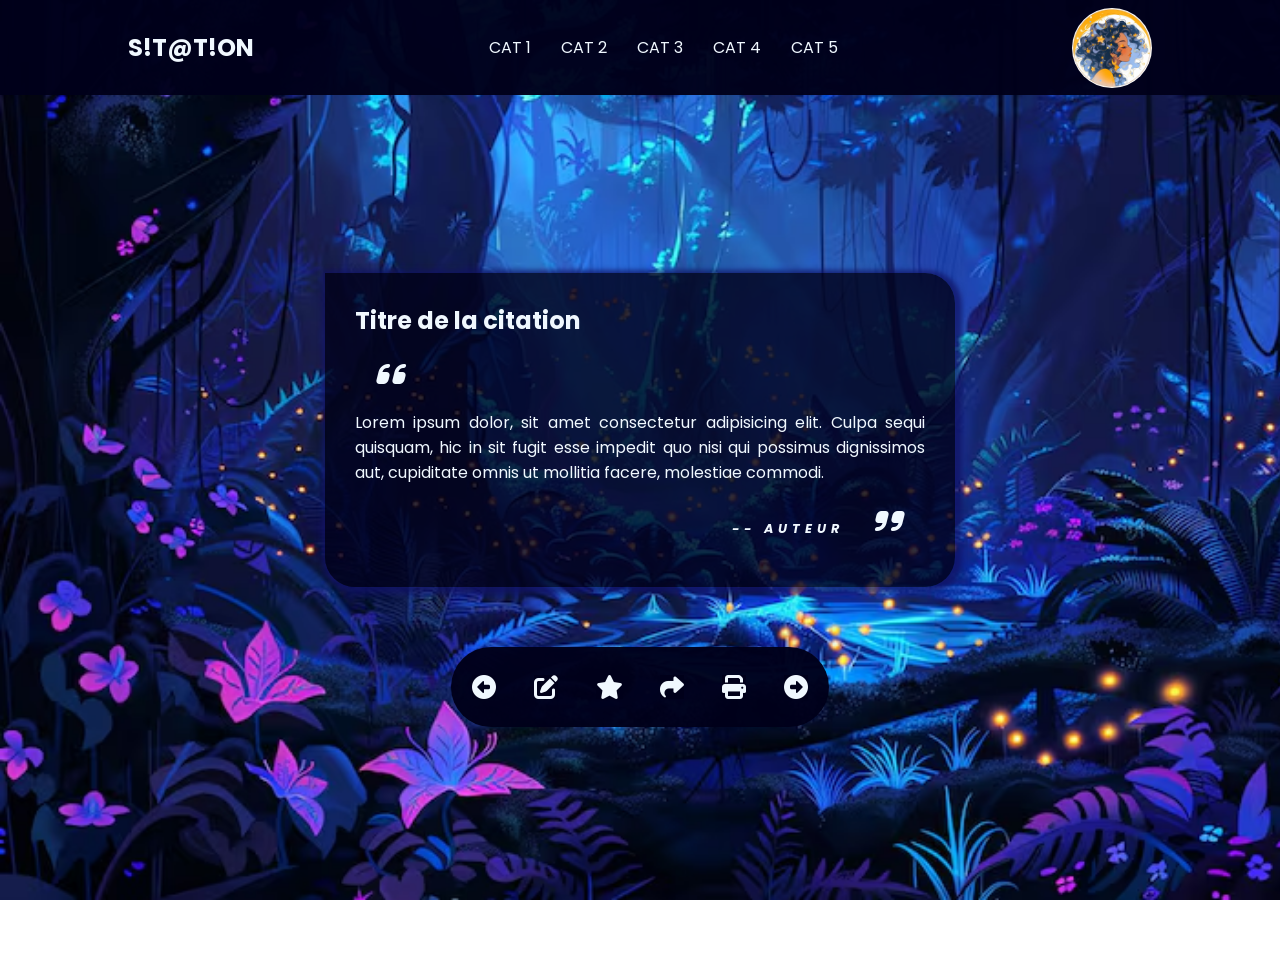
==== index.html @ fdb088bd "first commit" ====
<!DOCTYPE html>
<html lang="en">
<head>
    <meta charset="UTF-8">
    <meta name="viewport" content="width=device-width, initial-scale=1.0">
    <link rel="preconnect" href="https://fonts.googleapis.com">
    <link rel="preconnect" href="https://fonts.gstatic.com" crossorigin>
    <link href="https://fonts.googleapis.com/css2?family=Great+Vibes&family=Poppins:wght@400;500;700&display=swap" rel="stylesheet">
    <link rel="stylesheet" href="https://cdnjs.cloudflare.com/ajax/libs/font-awesome/6.7.2/css/all.min.css">
    <link rel="stylesheet" href="style.css">
    <title>S!T@T!ON</title>
</head>
<body>
    <header>
        <nav>
            <div class="logo">
                <h1>S!T@T!ON</h1>
            </div>

            <ul>
                <li>
                    <a href="#"> CAT 1 </a>
                </li>
                <li>
                    <a href="#"> CAT 2 </a>
                </li>
                <li>
                    <a href="#"> CAT 3 </a>
                </li>
                <li>
                    <a href="#"> CAT 4 </a>
                </li>
                <li>
                    <a href="#"> CAT 5 </a>
                </li>
            </ul>

            <!-- la photo de profile -->
            <div class="profile">
                <img src="avatar.jfif" alt="account avatar">
            </div>

            <!-- Le menu deroulant -->
            <div class="menu">
                <i class="fa-solid fa-bars"></i>
            </div>
        </nav>
    </header>
    <main>

        <!-- Cadre des citations -->
        <section class="citations">
            <div class="citations-div">
                <h2> Titre de la citation</h2>
                <i class="fa-solid fa-quote-left" id="griffe1"></i>
                <p>
                    Lorem ipsum dolor, sit amet consectetur adipisicing elit. 
                    Culpa sequi quisquam, hic in sit fugit esse impedit quo nisi
                    qui possimus dignissimos aut, cupiditate omnis ut mollitia facere, 
                    molestiae commodi.
                </p>
                <h5>
                    -- Auteur
                    <i class="fa-solid fa-quote-right" id="griffe2"></i>

                </h5>
            </div>
            
            <!-- icons -->
        <div class="icons">
            <button>
                <i class="fa-solid fa-circle-left"></i>
            </button>
            
            <!-- <div class="sous-icons">
                <i class="fa-solid fa-pen-to-square"></i>
                <i class="fa-solid fa-star"></i>
                <i class="fa-solid fa-print"></i>
            </div> -->

            <button>
                <i class="fa-solid fa-pen-to-square"></i>
            </button>
        
            <button>
                <i class="fa-solid fa-star"></i>
            </button>
            
            <button>
                <i class="fa-solid fa-share"></i>
            </button>
            
            <button>
                <i class="fa-solid fa-print"></i>
            </button>
            
            <button>
                <i class="fa-solid fa-circle-right"></i>
            </button>
        </section>
    </main>
    <footer>
        
            
        </div>
    </footer>
</body>
</html>
---- style.css ----
/* RESET */
*{
    margin: 0;
    padding: 0;
    box-sizing: border-box;
}

body{
    background-image: url(background.avif);
    background-size: cover;
    background-repeat: no-repeat;
    background-attachment: fixed;
    font-family: "Poppins", sans-serif;
    color: aliceblue;
    min-height: 100vh;
}

a{
    text-decoration: none;
    transition: 0.3s;
}

a:hover{
    color: rgb(116, 18, 111);
    transform: scale(1.1);
}

i:hover{
    color: rgb(116, 18, 111);
}

ul a{
    color: aliceblue;
}

ul{
    justify-content: space-between;
    align-items: center;
    list-style: none;
    display: flex;
    padding: 30px;
    gap: 30px;
}

/* ------------------------------ NAVBAR ------------------------------ */
.logo{
    font-size: 1rem;
    color: aliceblue;
}
nav{
    background-color: rgba(1, 1, 26, 0.966);
    justify-content: space-between;
    align-items: center;
    display: flex;
    gap: 40px;
    padding: 5px 10%;
}

.profile{
    width: 80px;
    height: 80px;
    flex-shrink: 0;
}

.profile img{
    width: 100%;
    height: 100%;
    object-fit: cover;
    border-radius: 50%;
    
}

.menu{
    /*cacher l'icon du menu*/
    display: none;
}

/* ----------------------------------------- main --------------------------------------- */
.citations{
    min-height: calc(100vh - 90px);
    padding: 10px;
    display: flex;
    flex-direction: column;
    gap: 60px;
    justify-content: center;
    align-items: center;
}
.citations-div{
    width: 50%;
    position: relative;
    padding: 30px;


    text-align: justify;

    border-radius: 0px 30px 30px 30px;
    justify-content: center;
    align-items: center;

    background-color: rgba(1, 1, 26, 0.808);
    box-shadow: 2px 2px 5px 5px rgba(18, 19, 102, 0.733);

    
}
.citations-div h5{
    text-align: right;
    text-transform: uppercase;
    font-size: 0.8rem;
    letter-spacing: 5px;
    font-style: italic;
}
.citations-div i{
    font-style: italic;
    font-size: 2rem;
    padding: 20px;
}

#griffe2{
    font-style: italic;
    font-size: 2rem;
    text-align: right;
} 



/*------------------------ footer ------------------*/
footer{
    display: flex;
    align-items: center;
    justify-content: center;
    padding: 30px;
}
.icons i{
    font-size: 1.5rem;
}
.icons button{
    border: none;
    background-color: rgba(1, 1, 26, 0.966);
    color: aliceblue;
}
.icons{
    width: 30%;
    height: 80px;

    display: flex;
    justify-content: center;
    align-items: center;
    gap: 10%;

    border-radius: 50px;
    background-color: rgba(1, 1, 26, 0.966);

}

/*----------------- Responsive ------------------------------*/
@media (max-width: 916px){
    ul{
        display: none;
    }
    .profile{
        display: none;
    }
    .menu{
        display: block;
        font-size: 2rem;
    }
    .citations-div{
        width: 80%;
    }
    .icons{
        width: 60%;
    }
}

@media (max-width: 1080px) {
    .icons{
        width: 45%;
        /* height: auto;
        flex-wrap: wrap;
        gap: 30px;
        padding: 20px; */
    }
    /* .icons button {
        width: 50px;
    } */
}


@media (max-width: 700px) {
    .icons{
        width: 80%;
        height: auto;
        flex-wrap: wrap;
        gap: 30px;
        padding: 20px;
    }
    .icons button {
        width: 50px;
    }
}
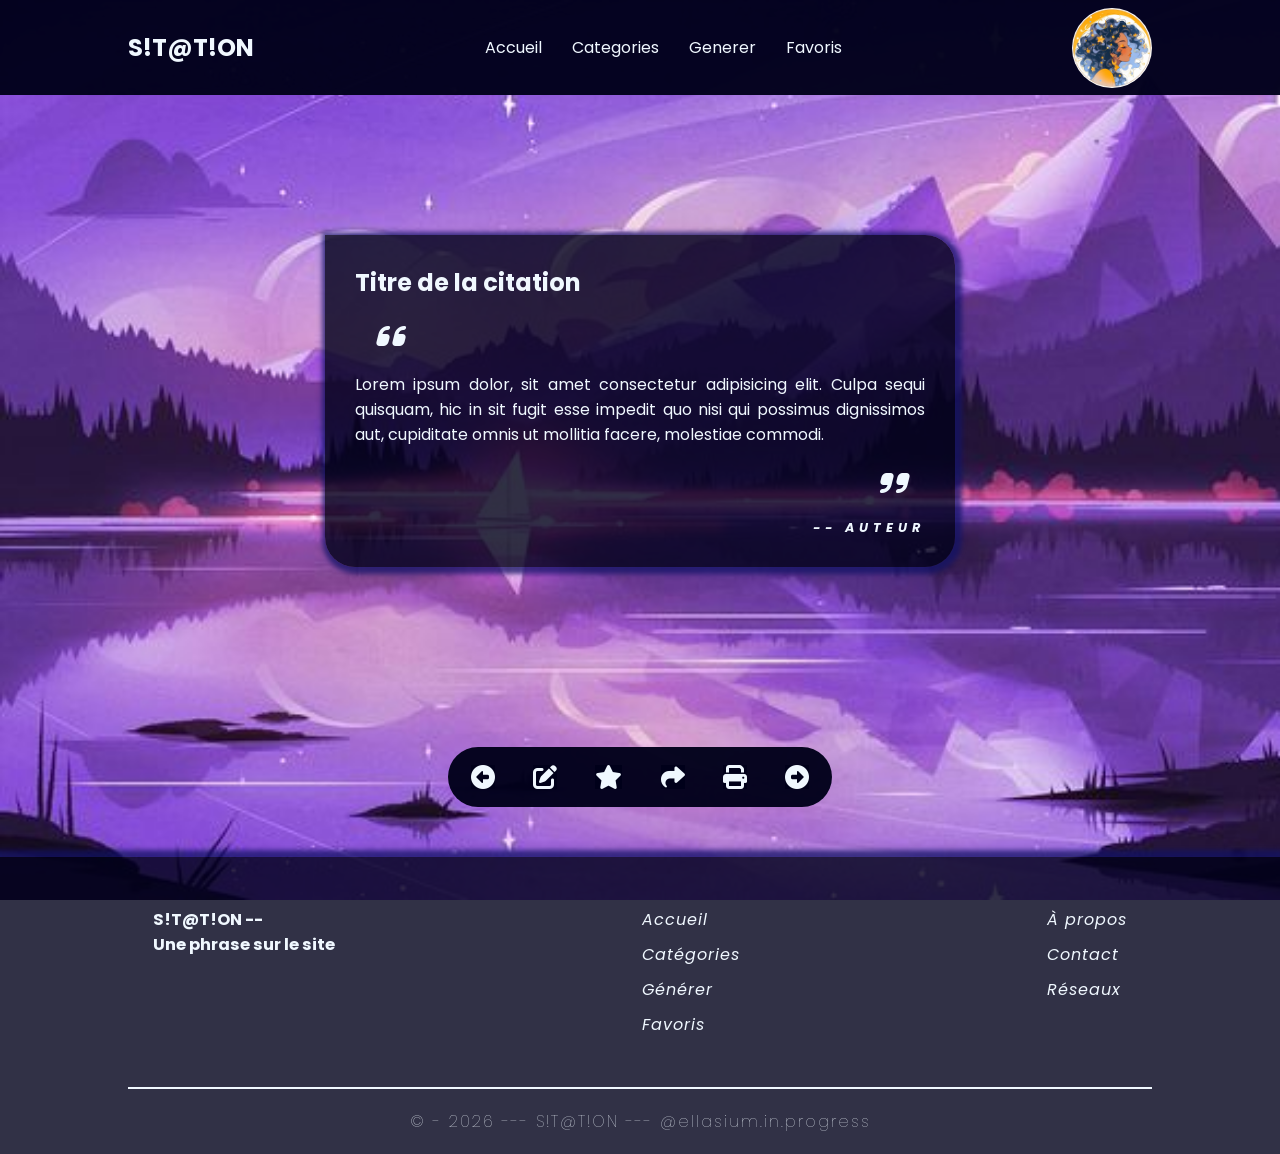
==== commit 4f8c49ff: "modification du backgroud et autres" ====
--- a/index.html
+++ b/index.html
@@ -19,19 +19,16 @@
 
             <ul>
                 <li>
-                    <a href="#"> CAT 1 </a>
+                    <a href="#"> Accueil </a>
                 </li>
                 <li>
-                    <a href="#"> CAT 2 </a>
+                    <a href="#"> Categories </a>
                 </li>
                 <li>
-                    <a href="#"> CAT 3 </a>
+                    <a href="#"> Generer </a>
                 </li>
                 <li>
-                    <a href="#"> CAT 4 </a>
-                </li>
-                <li>
-                    <a href="#"> CAT 5 </a>
+                    <a href="#"> Favoris </a>
                 </li>
             </ul>
 
@@ -59,50 +56,73 @@
                     qui possimus dignissimos aut, cupiditate omnis ut mollitia facere, 
                     molestiae commodi.
                 </p>
+                <i class="fa-solid fa-quote-right" id="griffe2"></i>
                 <h5>
                     -- Auteur
-                    <i class="fa-solid fa-quote-right" id="griffe2"></i>
-
                 </h5>
             </div>
             
+        </section>
+        <section class="sec-icons">
             <!-- icons -->
-        <div class="icons">
-            <button>
-                <i class="fa-solid fa-circle-left"></i>
-            </button>
+            <div class="icons">
+                <button>
+                    <i class="fa-solid fa-circle-left"></i>
+                </button>
+                
+                <!-- <div class="sous-icons">
+                    <i class="fa-solid fa-pen-to-square"></i>
+                    <i class="fa-solid fa-star"></i>
+                    <i class="fa-solid fa-print"></i>
+                </div> -->
+
+                <button>
+                <i class="fa-solid fa-pen-to-square"></i>
+                </button>
+        
+                <button>
+                    <i class="fa-solid fa-star"></i>
+                </button>
+                
+                <button>
+                    <i class="fa-solid fa-share"></i>
+                </button>
+                
+                <button>
+                    <i class="fa-solid fa-print"></i>
+                </button>
             
-            <!-- <div class="sous-icons">
-                <i class="fa-solid fa-pen-to-square"></i>
-                <i class="fa-solid fa-star"></i>
-                <i class="fa-solid fa-print"></i>
-            </div> -->
-
-            <button>
-                <i class="fa-solid fa-pen-to-square"></i>
-            </button>
-        
-            <button>
-                <i class="fa-solid fa-star"></i>
-            </button>
-            
-            <button>
-                <i class="fa-solid fa-share"></i>
-            </button>
-            
-            <button>
-                <i class="fa-solid fa-print"></i>
-            </button>
-            
-            <button>
-                <i class="fa-solid fa-circle-right"></i>
-            </button>
+                <button>
+                    <i class="fa-solid fa-circle-right"></i>
+                </button>
+            </div>
         </section>
     </main>
     <footer>
-        
-            
+        <!-- les trois Colonnes du footer -->
+        <div class="columns">
+            <h2>S!T@T!ON -- <br> Une phrase sur le site </h2>
+            <div class="navbar-footer">
+                <ul>
+                    <li><a href="#" class="navbar-footer-link">Accueil</a></li>
+                    <li><a href="#" class="navbar-footer-link">Catégories</a></li>
+                    <li><a href="#" class="navbar-footer-link">Générer</a></li>
+                    <li><a href="#" class="navbar-footer-link">Favoris</a></li>
+                </ul>
+            </div>
+
+            <div class="contacts">
+                <ul>
+                    <li><a href="#" class="contacts-link">À propos</a></li>
+                    <li><a href="#" class="contacts-link">Contact</a></li>
+                    <li><a href="#" class="contacts-link">Réseaux</a></li>
+                </ul>
+            </div>
         </div>
+
+        <!-- Copyright -->
+        <hr>
+        <h2 class="copyright">© - 2026 --- S!T@T!ON --- @ellasium.in.progress</h2>
     </footer>
 </body>
 </html>
--- a/style.css
+++ b/style.css
@@ -6,7 +6,7 @@
 }
 
 body{
-    background-image: url(background.avif);
+    background-image: url(back6.jfif);
     background-size: cover;
     background-repeat: no-repeat;
     background-attachment: fixed;
@@ -18,15 +18,6 @@
 a{
     text-decoration: none;
     transition: 0.3s;
-}
-
-a:hover{
-    color: rgb(116, 18, 111);
-    transform: scale(1.1);
-}
-
-i:hover{
-    color: rgb(116, 18, 111);
 }
 
 ul a{
@@ -67,7 +58,7 @@
     height: 100%;
     object-fit: cover;
     border-radius: 50%;
-    
+     
 }
 
 .menu{
@@ -76,15 +67,31 @@
 }
 
 /* ----------------------------------------- main --------------------------------------- */
+/* main{
+    padding: 10vh;
+} */
 .citations{
-    min-height: calc(100vh - 90px);
+    /* prend 78 % de la taille de l'ecran et retire 90px */
+    min-height: calc(78vh - 90px);
     padding: 10px;
     display: flex;
     flex-direction: column;
     gap: 60px;
     justify-content: center;
     align-items: center;
-}
+
+    animation: flotting 5s ease-in-out infinite;
+}
+
+@keyframes flotting{
+    0%, 100%{
+        transform: translateX(0);
+    }
+    50%{
+        transform: translateX(-8px);
+    }
+}
+
 .citations-div{
     width: 50%;
     position: relative;
@@ -92,7 +99,6 @@
 
 
     text-align: justify;
-
     border-radius: 0px 30px 30px 30px;
     justify-content: center;
     align-items: center;
@@ -100,8 +106,14 @@
     background-color: rgba(1, 1, 26, 0.808);
     box-shadow: 2px 2px 5px 5px rgba(18, 19, 102, 0.733);
 
+    transition: transform 0.3s ease;
     
 }
+
+.citations-div:hover{
+    transform: scale(1.03);
+}
+
 .citations-div h5{
     text-align: right;
     text-transform: uppercase;
@@ -109,6 +121,7 @@
     letter-spacing: 5px;
     font-style: italic;
 }
+
 .citations-div i{
     font-style: italic;
     font-size: 2rem;
@@ -118,29 +131,31 @@
 #griffe2{
     font-style: italic;
     font-size: 2rem;
+    display: block;
     text-align: right;
 } 
 
-
-
-/*------------------------ footer ------------------*/
-footer{
-    display: flex;
-    align-items: center;
-    justify-content: center;
-    padding: 30px;
-}
+.sec-icons{
+    display: flex;
+    align-items: center;
+    justify-content: center;
+    /* padding: 10px; */
+}
+
 .icons i{
     font-size: 1.5rem;
 }
+
 .icons button{
     border: none;
     background-color: rgba(1, 1, 26, 0.966);
     color: aliceblue;
 }
+
 .icons{
     width: 30%;
-    height: 80px;
+    height: 60px;
+    margin-top: 40px;
 
     display: flex;
     justify-content: center;
@@ -149,29 +164,55 @@
 
     border-radius: 50px;
     background-color: rgba(1, 1, 26, 0.966);
-
+}
+
+/*------------------------ footer ------------------*/
+footer{
+    background-color: rgba(1, 1, 26, 0.808);
+    box-shadow: -2px -2px 5px 5px rgba(18, 19, 102, 0.733);
+    padding: 50px 0 20px;
+    margin-top: 50px;
+    font-size: 1rem;
+
+}
+
+footer h2{
+    font-size: 1.02rem;
+}
+
+footer hr {
+    border: none;
+    height: 1.5px;
+    background-color: aliceblue;
+    margin: 0 10%;
+}
+.columns{
+    display: flex;
+    justify-content: space-around;
+    align-items: flex-start;
+    margin-bottom: 50px;
+}
+
+footer ul {
+    list-style: none;
+    display: flex;
+    flex-direction: column;
+    align-items: flex-start;
+    letter-spacing: 1px;
+    font-style: italic;
+    gap: 10px;
+    padding: 0;
+}
+
+.copyright{
+    font-size: 1rem;
+    letter-spacing: 2px;
+    font-weight: lighter;
+    text-align: center;
+    padding-top: 20px;
 }
 
 /*----------------- Responsive ------------------------------*/
-@media (max-width: 916px){
-    ul{
-        display: none;
-    }
-    .profile{
-        display: none;
-    }
-    .menu{
-        display: block;
-        font-size: 2rem;
-    }
-    .citations-div{
-        width: 80%;
-    }
-    .icons{
-        width: 60%;
-    }
-}
-
 @media (max-width: 1080px) {
     .icons{
         width: 45%;
@@ -186,15 +227,55 @@
 }
 
 
+@media (max-width: 916px){
+    ul{
+        display: none;
+    }
+    .profile{
+        display: none;
+    }
+    .menu{
+        display: block;
+        font-size: 2rem;
+    }
+    .citations-div{
+        width: 80%;
+    }
+    .icons{
+        width: 60%;
+    }
+}
+
 @media (max-width: 700px) {
     .icons{
-        width: 80%;
+        width: 60%;
         height: auto;
-        flex-wrap: wrap;
-        gap: 30px;
+        /* flex-wrap: wrap; */
+        /* gap: 1%; */
         padding: 20px;
     }
     .icons button {
         width: 50px;
     }
+}
+
+@media (max-width: 430px) {
+    .icons{
+        width: 90%;
+        height: auto;
+        margin-top: 80px;
+    }
+
+    .icons button {
+        width: 50px;
+    }
+
+    .citations-div{
+    width: 80%;
+    }
+
+    footer h2{
+        font-size: 0.8rem;
+    }
+
 }
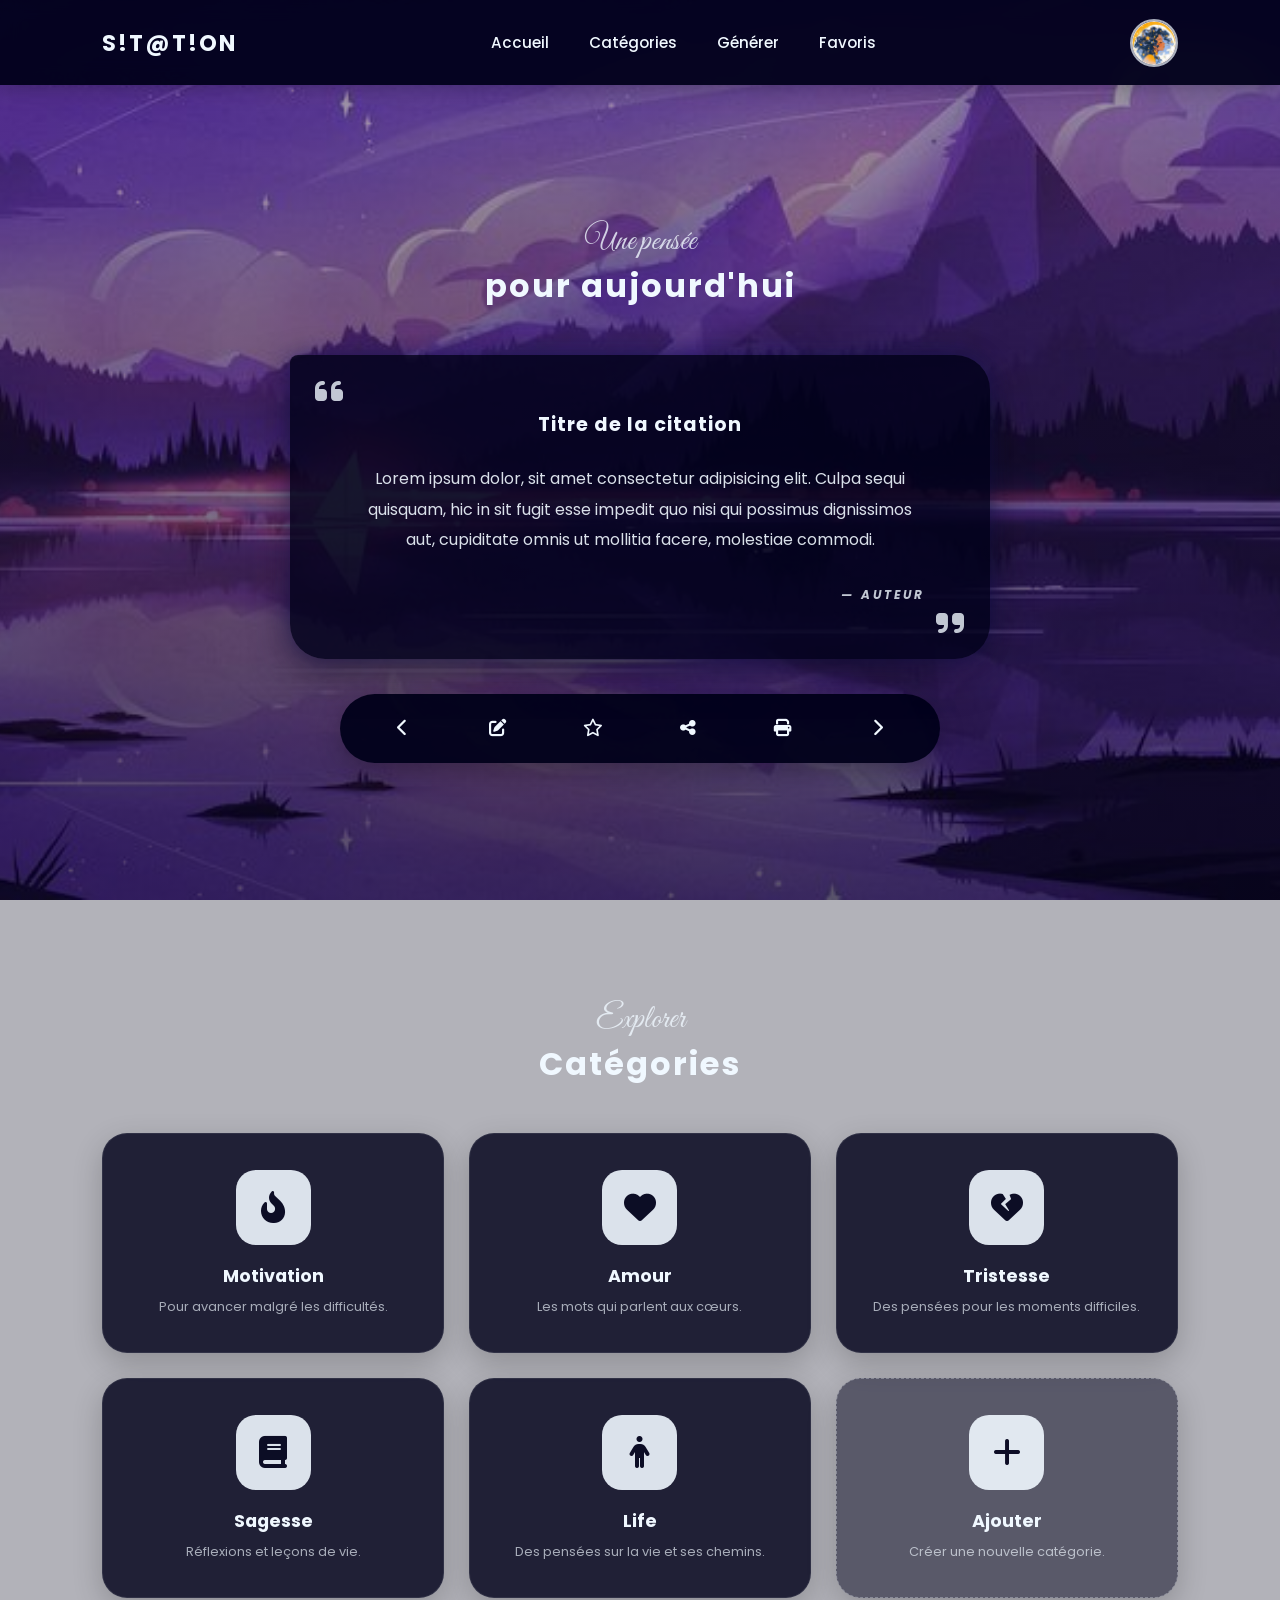
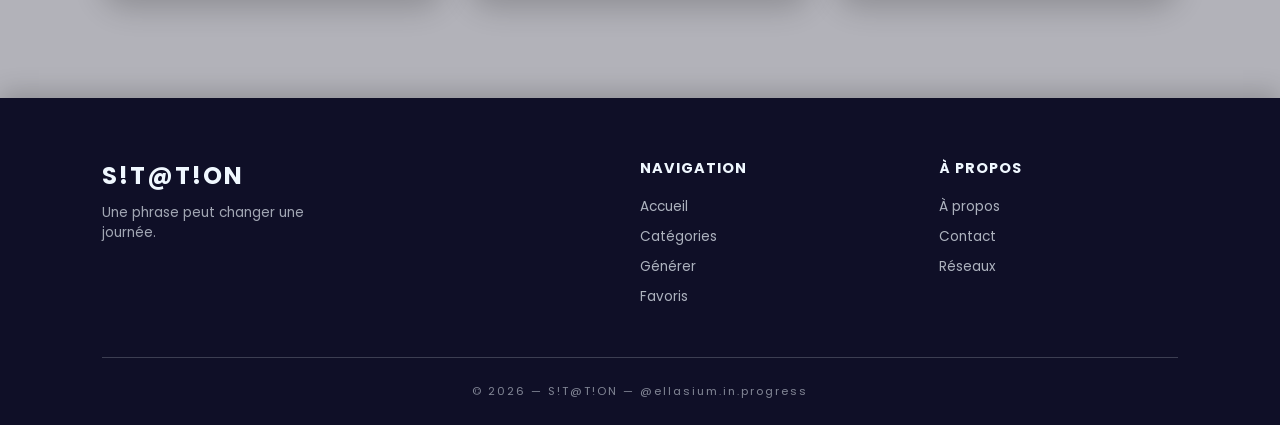
==== commit a9d83fec: "modification" ====
--- a/index.html
+++ b/index.html
@@ -1,128 +1,235 @@
 <!DOCTYPE html>
-<html lang="en">
+<html lang="fr">
+
 <head>
     <meta charset="UTF-8">
     <meta name="viewport" content="width=device-width, initial-scale=1.0">
+
     <link rel="preconnect" href="https://fonts.googleapis.com">
     <link rel="preconnect" href="https://fonts.gstatic.com" crossorigin>
-    <link href="https://fonts.googleapis.com/css2?family=Great+Vibes&family=Poppins:wght@400;500;700&display=swap" rel="stylesheet">
-    <link rel="stylesheet" href="https://cdnjs.cloudflare.com/ajax/libs/font-awesome/6.7.2/css/all.min.css">
+
+    <link href="https://fonts.googleapis.com/css2?family=Great+Vibes&family=Poppins:wght@400;500;600;700&display=swap" rel="stylesheet">
+
+    <link rel="stylesheet"
+        href="https://cdnjs.cloudflare.com/ajax/libs/font-awesome/6.7.2/css/all.min.css">
+
     <link rel="stylesheet" href="style.css">
+
     <title>S!T@T!ON</title>
 </head>
+
 <body>
+
+    <!-- ================= NAVBAR ================= -->
+
     <header>
         <nav>
+
             <div class="logo">
                 <h1>S!T@T!ON</h1>
             </div>
 
-            <ul>
-                <li>
-                    <a href="#"> Accueil </a>
-                </li>
-                <li>
-                    <a href="#"> Categories </a>
-                </li>
-                <li>
-                    <a href="#"> Generer </a>
-                </li>
-                <li>
-                    <a href="#"> Favoris </a>
-                </li>
+            <ul class="nav-links">
+                <li><a href="#accueil">Accueil</a></li>
+                <li><a href="#categories">Catégories</a></li>
+                <li><a href="#">Générer</a></li>
+                <li><a href="#">Favoris</a></li>
             </ul>
 
-            <!-- la photo de profile -->
             <div class="profile">
-                <img src="avatar.jfif" alt="account avatar">
-            </div>
-
-            <!-- Le menu deroulant -->
+                <img src="avatar.jfif" alt="Photo de profil">
+            </div>
+
             <div class="menu">
                 <i class="fa-solid fa-bars"></i>
             </div>
+
         </nav>
     </header>
+
+
     <main>
 
-        <!-- Cadre des citations -->
-        <section class="citations">
+        <!-- ================= CITATION ================= -->
+
+        <section class="citation-section" id="accueil">
+
+            <div class="section-title">
+                <span>Une pensée</span>
+                <h2>pour aujourd'hui</h2>
+            </div>
+
             <div class="citations-div">
-                <h2> Titre de la citation</h2>
-                <i class="fa-solid fa-quote-left" id="griffe1"></i>
+
+                <i class="fa-solid fa-quote-left quote quote-left"></i>
+
+                <h3>Titre de la citation</h3>
+
                 <p>
-                    Lorem ipsum dolor, sit amet consectetur adipisicing elit. 
+                    Lorem ipsum dolor, sit amet consectetur adipisicing elit.
                     Culpa sequi quisquam, hic in sit fugit esse impedit quo nisi
-                    qui possimus dignissimos aut, cupiditate omnis ut mollitia facere, 
-                    molestiae commodi.
+                    qui possimus dignissimos aut, cupiditate omnis ut mollitia
+                    facere, molestiae commodi.
                 </p>
-                <i class="fa-solid fa-quote-right" id="griffe2"></i>
-                <h5>
-                    -- Auteur
-                </h5>
-            </div>
-            
+
+                <i class="fa-solid fa-quote-right quote quote-right"></i>
+
+                <h5>— Auteur</h5>
+
+            </div>
+
+
+            <!-- ================= ACTIONS ================= -->
+
+            <div class="icons">
+
+                <button aria-label="Citation précédente">
+                    <i class="fa-solid fa-chevron-left"></i>
+                </button>
+
+                <button aria-label="Modifier">
+                    <i class="fa-solid fa-pen-to-square"></i>
+                </button>
+
+                <button aria-label="Ajouter aux favoris">
+                    <i class="fa-regular fa-star"></i>
+                </button>
+
+                <button aria-label="Partager">
+                    <i class="fa-solid fa-share-nodes"></i>
+                </button>
+
+                <button aria-label="Imprimer">
+                    <i class="fa-solid fa-print"></i>
+                </button>
+
+                <button aria-label="Citation suivante">
+                    <i class="fa-solid fa-chevron-right"></i>
+                </button>
+
+            </div>
+
         </section>
-        <section class="sec-icons">
-            <!-- icons -->
-            <div class="icons">
-                <button>
-                    <i class="fa-solid fa-circle-left"></i>
-                </button>
-                
-                <!-- <div class="sous-icons">
-                    <i class="fa-solid fa-pen-to-square"></i>
-                    <i class="fa-solid fa-star"></i>
-                    <i class="fa-solid fa-print"></i>
-                </div> -->
-
-                <button>
-                <i class="fa-solid fa-pen-to-square"></i>
-                </button>
-        
-                <button>
-                    <i class="fa-solid fa-star"></i>
-                </button>
-                
-                <button>
-                    <i class="fa-solid fa-share"></i>
-                </button>
-                
-                <button>
-                    <i class="fa-solid fa-print"></i>
-                </button>
-            
-                <button>
-                    <i class="fa-solid fa-circle-right"></i>
-                </button>
-            </div>
+
+
+        <!-- ================= CATEGORIES ================= -->
+
+        <section class="categories-section" id="categories">
+
+            <div class="section-title">
+                <span>Explorer</span>
+                <h2>Catégories</h2>
+            </div>
+
+
+            <div class="categories-grid">
+
+                <div class="category-card">
+                    <div class="category-icon">
+                        <i class="fa-solid fa-fire-flame-curved"></i>
+                    </div>
+                    <h3>Motivation</h3>
+                    <p>Pour avancer malgré les difficultés.</p>
+                </div>
+
+
+                <div class="category-card">
+                    <div class="category-icon">
+                        <i class="fa-solid fa-heart"></i>
+                    </div>
+                    <h3>Amour</h3>
+                    <p>Les mots qui parlent aux cœurs.</p>
+                </div>
+
+
+                <div class="category-card">
+                    <div class="category-icon">
+                        <i class="fa-solid fa-heart-crack"></i>
+                    </div>
+                    <h3>Tristesse</h3>
+                    <p>Des pensées pour les moments difficiles.</p>
+                </div>
+
+
+                <div class="category-card">
+                    <div class="category-icon">
+                        <i class="fa-solid fa-book"></i>
+                    </div>
+                    <h3>Sagesse</h3>
+                    <p>Réflexions et leçons de vie.</p>
+                </div>
+
+
+                <div class="category-card">
+                    <div class="category-icon">
+                        <i class="fa-solid fa-person"></i>
+                    </div>
+                    <h3>Life</h3>
+                    <p>Des pensées sur la vie et ses chemins.</p>
+                </div>
+
+
+                <div class="category-card add-category">
+                    <div class="category-icon">
+                        <i class="fa-solid fa-plus"></i>
+                    </div>
+                    <h3>Ajouter</h3>
+                    <p>Créer une nouvelle catégorie.</p>
+                </div>
+
+            </div>
+
         </section>
+
     </main>
+
+
+    <!-- ================= FOOTER ================= -->
+
     <footer>
-        <!-- les trois Colonnes du footer -->
-        <div class="columns">
-            <h2>S!T@T!ON -- <br> Une phrase sur le site </h2>
-            <div class="navbar-footer">
+
+        <div class="footer-content">
+
+            <div class="footer-brand">
+                <h2>S!T@T!ON</h2>
+                <p>
+                    Une phrase peut changer une journée.
+                </p>
+            </div>
+
+
+            <div>
+                <h3>Navigation</h3>
+
                 <ul>
-                    <li><a href="#" class="navbar-footer-link">Accueil</a></li>
-                    <li><a href="#" class="navbar-footer-link">Catégories</a></li>
-                    <li><a href="#" class="navbar-footer-link">Générer</a></li>
-                    <li><a href="#" class="navbar-footer-link">Favoris</a></li>
+                    <li><a href="#accueil">Accueil</a></li>
+                    <li><a href="#categories">Catégories</a></li>
+                    <li><a href="#">Générer</a></li>
+                    <li><a href="#">Favoris</a></li>
                 </ul>
             </div>
 
-            <div class="contacts">
+
+            <div>
+                <h3>À propos</h3>
+
                 <ul>
-                    <li><a href="#" class="contacts-link">À propos</a></li>
-                    <li><a href="#" class="contacts-link">Contact</a></li>
-                    <li><a href="#" class="contacts-link">Réseaux</a></li>
+                    <li><a href="#">À propos</a></li>
+                    <li><a href="#">Contact</a></li>
+                    <li><a href="#">Réseaux</a></li>
                 </ul>
             </div>
+
         </div>
 
-        <!-- Copyright -->
+
         <hr>
-        <h2 class="copyright">© - 2026 --- S!T@T!ON --- @ellasium.in.progress</h2>
+
+        <p class="copyright">
+            © 2026 — S!T@T!ON — @ellasium.in.progress
+        </p>
+
     </footer>
+
 </body>
-</html>+</html>
--- a/style.css
+++ b/style.css
@@ -1,281 +1,742 @@
-/* RESET */
-*{
+
+/* =========================================================
+   RESET
+========================================================= */
+
+* {
     margin: 0;
     padding: 0;
     box-sizing: border-box;
 }
 
-body{
-    background-image: url(back6.jfif);
-    background-size: cover;
-    background-repeat: no-repeat;
-    background-attachment: fixed;
+html {
+    scroll-behavior: smooth;
+}
+
+body {
     font-family: "Poppins", sans-serif;
     color: aliceblue;
+
+    background-image:
+        linear-gradient(
+            rgba(1, 1, 26, 0.35),
+            rgba(1, 1, 26, 0.65)
+        ),
+        url(back6.jfif);
+
+    background-size: cover;
+    background-position: center;
+    background-attachment: fixed;
+
     min-height: 100vh;
 }
 
-a{
+a {
+    color: aliceblue;
     text-decoration: none;
     transition: 0.3s;
 }
 
-ul a{
-    color: aliceblue;
-}
-
-ul{
+ul {
+    list-style: none;
+}
+
+
+/* =========================================================
+   NAVBAR
+========================================================= */
+
+header {
+    position: sticky;
+    top: 0;
+    z-index: 100;
+}
+
+nav {
+    min-height: 85px;
+
+    display: flex;
+    align-items: center;
     justify-content: space-between;
+
+    padding: 0 8%;
+
+    background-color: rgba(1, 1, 26, 0.94);
+
+    backdrop-filter: blur(10px);
+
+    box-shadow: 0 3px 20px rgba(0, 0, 0, 0.25);
+}
+
+.logo h1 {
+    font-size: 1.4rem;
+    letter-spacing: 2px;
+}
+
+
+/* Navigation */
+
+.nav-links {
+    display: flex;
     align-items: center;
-    list-style: none;
-    display: flex;
-    padding: 30px;
-    gap: 30px;
-}
-
-/* ------------------------------ NAVBAR ------------------------------ */
-.logo{
-    font-size: 1rem;
-    color: aliceblue;
-}
-nav{
-    background-color: rgba(1, 1, 26, 0.966);
-    justify-content: space-between;
-    align-items: center;
-    display: flex;
     gap: 40px;
-    padding: 5px 10%;
-}
-
-.profile{
-    width: 80px;
-    height: 80px;
+}
+
+.nav-links a {
+    position: relative;
+
+    font-size: 0.95rem;
+    font-weight: 500;
+}
+
+.nav-links a::after {
+    content: "";
+
+    position: absolute;
+    left: 0;
+    bottom: -8px;
+
+    width: 0;
+    height: 2px;
+
+    background-color: aliceblue;
+
+    transition: 0.3s;
+}
+
+.nav-links a:hover::after {
+    width: 100%;
+}
+
+
+/* Profile */
+
+.profile {
+    width: 48px;
+    height: 48px;
+
     flex-shrink: 0;
 }
 
-.profile img{
+.profile img {
     width: 100%;
     height: 100%;
+
     object-fit: cover;
+
     border-radius: 50%;
-     
-}
-
-.menu{
-    /*cacher l'icon du menu*/
+
+    border: 2px solid rgba(240, 248, 255, 0.7);
+}
+
+
+/* Menu mobile */
+
+.menu {
     display: none;
-}
-
-/* ----------------------------------------- main --------------------------------------- */
-/* main{
-    padding: 10vh;
-} */
-.citations{
-    /* prend 78 % de la taille de l'ecran et retire 90px */
-    min-height: calc(78vh - 90px);
-    padding: 10px;
+    font-size: 1.7rem;
+}
+
+
+/* =========================================================
+   TITRES DE SECTIONS
+========================================================= */
+
+.section-title {
+    text-align: center;
+    margin-bottom: 45px;
+}
+
+.section-title span {
+    display: block;
+
+    font-family: "Great Vibes", cursive;
+
+    font-size: 2rem;
+
+    opacity: 0.8;
+}
+
+.section-title h2 {
+    font-size: 2rem;
+
+    letter-spacing: 2px;
+}
+
+
+/* =========================================================
+   CITATION
+========================================================= */
+
+.citation-section {
+    min-height: calc(100vh - 85px);
+
+    padding: 80px 20px;
+
     display: flex;
     flex-direction: column;
-    gap: 60px;
-    justify-content: center;
-    align-items: center;
-
-    animation: flotting 5s ease-in-out infinite;
-}
-
-@keyframes flotting{
-    0%, 100%{
-        transform: translateX(0);
-    }
-    50%{
-        transform: translateX(-8px);
-    }
-}
-
-.citations-div{
-    width: 50%;
-    position: relative;
-    padding: 30px;
-
-
-    text-align: justify;
-    border-radius: 0px 30px 30px 30px;
-    justify-content: center;
-    align-items: center;
-
-    background-color: rgba(1, 1, 26, 0.808);
-    box-shadow: 2px 2px 5px 5px rgba(18, 19, 102, 0.733);
-
-    transition: transform 0.3s ease;
-    
-}
-
-.citations-div:hover{
-    transform: scale(1.03);
-}
-
-.citations-div h5{
-    text-align: right;
-    text-transform: uppercase;
-    font-size: 0.8rem;
-    letter-spacing: 5px;
-    font-style: italic;
-}
-
-.citations-div i{
-    font-style: italic;
-    font-size: 2rem;
-    padding: 20px;
-}
-
-#griffe2{
-    font-style: italic;
-    font-size: 2rem;
-    display: block;
-    text-align: right;
-} 
-
-.sec-icons{
-    display: flex;
+
     align-items: center;
     justify-content: center;
-    /* padding: 10px; */
-}
-
-.icons i{
-    font-size: 1.5rem;
-}
-
-.icons button{
+}
+
+
+/* Carte */
+
+.citations-div {
+
+    width: min(700px, 90%);
+
+    position: relative;
+
+    padding: 55px 65px;
+
+    background-color: rgba(1, 1, 26, 0.82);
+
+    border-radius: 8px 35px 35px 35px;
+
+    box-shadow:
+        0 15px 40px rgba(0, 0, 0, 0.35),
+        0 0 20px rgba(18, 19, 102, 0.5);
+
+    text-align: center;
+
+    transition: 0.4s;
+
+    animation: floating 5s ease-in-out infinite;
+}
+
+.citations-div:hover {
+    transform: translateY(-5px);
+}
+
+
+/* Animation */
+
+@keyframes floating {
+
+    0%,
+    100% {
+        transform: translateY(0);
+    }
+
+    50% {
+        transform: translateY(-8px);
+    }
+}
+
+
+/* Titre */
+
+.citations-div h3 {
+    font-size: 1.2rem;
+
+    margin-bottom: 25px;
+
+    letter-spacing: 1px;
+}
+
+
+/* Texte */
+
+.citations-div p {
+    font-size: 1rem;
+
+    line-height: 1.9;
+
+    opacity: 0.9;
+}
+
+
+/* Guillemets */
+
+.quote {
+    position: absolute;
+
+    font-size: 2rem;
+
+    opacity: 0.8;
+}
+
+.quote-left {
+    top: 20px;
+    left: 25px;
+}
+
+.quote-right {
+    bottom: 20px;
+    right: 25px;
+}
+
+
+/* Auteur */
+
+.citations-div h5 {
+    margin-top: 30px;
+
+    text-align: right;
+
+    font-size: 0.75rem;
+
+    letter-spacing: 3px;
+
+    text-transform: uppercase;
+
+    font-style: italic;
+
+    opacity: 0.8;
+}
+
+
+/* =========================================================
+   BOUTONS
+========================================================= */
+
+.icons {
+
+    width: min(600px, 90%);
+
+    margin-top: 35px;
+
+    padding: 12px 20px;
+
+    display: flex;
+
+    justify-content: space-around;
+    align-items: center;
+
+    gap: 10px;
+
+    background-color: rgba(1, 1, 26, 0.94);
+
+    border-radius: 50px;
+
+    box-shadow: 0 8px 25px rgba(0, 0, 0, 0.25);
+}
+
+.icons button {
+
+    width: 45px;
+    height: 45px;
+
     border: none;
-    background-color: rgba(1, 1, 26, 0.966);
+
+    border-radius: 50%;
+
+    background: transparent;
+
     color: aliceblue;
-}
-
-.icons{
-    width: 30%;
-    height: 60px;
-    margin-top: 40px;
+
+    font-size: 1.1rem;
+
+    cursor: pointer;
+
+    transition: 0.3s;
+}
+
+.icons button:hover {
+
+    background-color: rgba(240, 248, 255, 0.12);
+
+    transform: translateY(-3px);
+}
+
+
+/* =========================================================
+   CATEGORIES
+========================================================= */
+
+.categories-section {
+
+    padding: 100px 8%;
+
+    background-color: rgba(1, 1, 26, 0.3);
+}
+
+
+/* Grille */
+
+.categories-grid {
+
+    max-width: 1100px;
+
+    margin: auto;
+
+    display: grid;
+
+    grid-template-columns: repeat(3, 1fr);
+
+    gap: 25px;
+}
+
+
+/* Carte */
+
+.category-card {
+
+    min-height: 220px;
+
+    padding: 30px 25px;
 
     display: flex;
+
+    flex-direction: column;
+
+    align-items: center;
+
     justify-content: center;
+
+    text-align: center;
+
+    background-color: rgba(1, 1, 26, 0.82);
+
+    border: 1px solid rgba(240, 248, 255, 0.08);
+
+    border-radius: 25px;
+
+    box-shadow: 0 10px 30px rgba(0, 0, 0, 0.2);
+
+    transition: 0.4s;
+
+    cursor: pointer;
+}
+
+.category-card:hover {
+
+    transform: translateY(-8px);
+
+    background-color: rgba(1, 1, 26, 0.95);
+
+    box-shadow:
+        0 15px 35px rgba(0, 0, 0, 0.3),
+        0 0 15px rgba(18, 19, 102, 0.6);
+}
+
+
+/* Icône */
+
+.category-icon {
+
+    width: 75px;
+    height: 75px;
+
+    margin-bottom: 18px;
+
+    display: flex;
+
     align-items: center;
-    gap: 10%;
-
-    border-radius: 50px;
-    background-color: rgba(1, 1, 26, 0.966);
-}
-
-/*------------------------ footer ------------------*/
-footer{
-    background-color: rgba(1, 1, 26, 0.808);
-    box-shadow: -2px -2px 5px 5px rgba(18, 19, 102, 0.733);
-    padding: 50px 0 20px;
-    margin-top: 50px;
-    font-size: 1rem;
-
-}
-
-footer h2{
-    font-size: 1.02rem;
-}
+    justify-content: center;
+
+    border-radius: 20px;
+
+    background-color: rgba(240, 248, 255, 0.9);
+
+    color: rgba(1, 1, 26, 0.95);
+
+    font-size: 2rem;
+
+    transition: 0.4s;
+}
+
+.category-card:hover .category-icon {
+
+    transform: rotate(-5deg) scale(1.05);
+}
+
+
+/* Texte */
+
+.category-card h3 {
+
+    margin-bottom: 8px;
+
+    font-size: 1.1rem;
+}
+
+.category-card p {
+
+    font-size: 0.8rem;
+
+    line-height: 1.5;
+
+    opacity: 0.65;
+}
+
+
+/* Carte ajouter */
+
+.add-category {
+
+    border: 1px dashed rgba(240, 248, 255, 0.3);
+
+    background-color: rgba(1, 1, 26, 0.5);
+}
+
+
+/* =========================================================
+   FOOTER
+========================================================= */
+
+footer {
+
+    padding: 60px 8% 25px;
+
+    background-color: rgba(1, 1, 26, 0.94);
+
+    box-shadow: 0 -5px 25px rgba(0, 0, 0, 0.2);
+}
+
+.footer-content {
+
+    max-width: 1100px;
+
+    margin: auto;
+
+    display: grid;
+
+    grid-template-columns: 2fr 1fr 1fr;
+
+    gap: 60px;
+
+    margin-bottom: 50px;
+}
+
+
+.footer-brand h2 {
+
+    margin-bottom: 10px;
+
+    letter-spacing: 2px;
+}
+
+.footer-brand p {
+
+    max-width: 250px;
+
+    font-size: 0.85rem;
+
+    opacity: 0.65;
+}
+
+.footer-content h3 {
+
+    margin-bottom: 18px;
+
+    font-size: 0.9rem;
+
+    text-transform: uppercase;
+
+    letter-spacing: 1px;
+}
+
+.footer-content ul {
+
+    display: flex;
+
+    flex-direction: column;
+
+    gap: 10px;
+}
+
+.footer-content li {
+
+    font-size: 0.85rem;
+
+    opacity: 0.7;
+}
+
+.footer-content a:hover {
+
+    opacity: 1;
+}
+
 
 footer hr {
+
+    max-width: 1100px;
+
+    margin: auto;
+
     border: none;
-    height: 1.5px;
-    background-color: aliceblue;
-    margin: 0 10%;
-}
-.columns{
-    display: flex;
-    justify-content: space-around;
-    align-items: flex-start;
-    margin-bottom: 50px;
-}
-
-footer ul {
-    list-style: none;
-    display: flex;
-    flex-direction: column;
-    align-items: flex-start;
-    letter-spacing: 1px;
-    font-style: italic;
-    gap: 10px;
-    padding: 0;
-}
-
-.copyright{
-    font-size: 1rem;
+
+    height: 1px;
+
+    background-color: rgba(240, 248, 255, 0.2);
+}
+
+.copyright {
+
+    margin-top: 25px;
+
+    text-align: center;
+
+    font-size: 0.7rem;
+
     letter-spacing: 2px;
-    font-weight: lighter;
-    text-align: center;
-    padding-top: 20px;
-}
-
-/*----------------- Responsive ------------------------------*/
-@media (max-width: 1080px) {
-    .icons{
-        width: 45%;
-        /* height: auto;
-        flex-wrap: wrap;
-        gap: 30px;
-        padding: 20px; */
-    }
-    /* .icons button {
-        width: 50px;
-    } */
-}
-
-
-@media (max-width: 916px){
-    ul{
+
+    opacity: 0.5;
+}
+
+
+/* =========================================================
+   RESPONSIVE
+========================================================= */
+
+
+/* Tablette */
+
+@media (max-width: 900px) {
+
+    nav {
+        padding: 0 5%;
+    }
+
+    .nav-links {
+        gap: 20px;
+    }
+
+    .categories-grid {
+
+        grid-template-columns: repeat(2, 1fr);
+    }
+}
+
+
+/* Mobile */
+
+@media (max-width: 650px) {
+
+    nav {
+        min-height: 70px;
+    }
+
+    .nav-links,
+    .profile {
         display: none;
     }
-    .profile{
-        display: none;
-    }
-    .menu{
+
+    .menu {
         display: block;
-        font-size: 2rem;
-    }
-    .citations-div{
-        width: 80%;
-    }
-    .icons{
-        width: 60%;
-    }
-}
-
-@media (max-width: 700px) {
-    .icons{
-        width: 60%;
-        height: auto;
-        /* flex-wrap: wrap; */
-        /* gap: 1%; */
-        padding: 20px;
-    }
+    }
+
+
+    .citation-section {
+
+        padding: 60px 15px;
+    }
+
+    .section-title {
+
+        margin-bottom: 30px;
+    }
+
+    .section-title span {
+
+        font-size: 1.6rem;
+    }
+
+    .section-title h2 {
+
+        font-size: 1.5rem;
+    }
+
+
+    .citations-div {
+
+        width: 95%;
+
+        padding: 45px 30px;
+    }
+
+    .citations-div p {
+
+        font-size: 0.9rem;
+
+        line-height: 1.7;
+    }
+
+
+    .icons {
+
+        width: 95%;
+
+        padding: 8px 10px;
+    }
+
     .icons button {
-        width: 50px;
-    }
-}
-
-@media (max-width: 430px) {
-    .icons{
-        width: 90%;
-        height: auto;
-        margin-top: 80px;
+
+        width: 40px;
+        height: 40px;
+
+        font-size: 0.95rem;
+    }
+
+
+    .categories-section {
+
+        padding: 70px 20px;
+    }
+
+    .categories-grid {
+
+        grid-template-columns: 1fr;
+
+        gap: 18px;
+    }
+
+    .category-card {
+
+        min-height: 190px;
+    }
+
+
+    .footer-content {
+
+        grid-template-columns: 1fr 1fr;
+
+        gap: 40px;
+    }
+
+    .footer-brand {
+
+        grid-column: 1 / -1;
+    }
+}
+
+
+/* Petit téléphone */
+
+@media (max-width: 400px) {
+
+    .logo h1 {
+
+        font-size: 1.1rem;
+    }
+
+    .citations-div {
+
+        padding: 40px 22px;
+    }
+
+    .icons {
+
+        gap: 2px;
     }
 
     .icons button {
-        width: 50px;
-    }
-
-    .citations-div{
-    width: 80%;
-    }
-
-    footer h2{
-        font-size: 0.8rem;
-    }
-
-}+
+        width: 36px;
+        height: 36px;
+    }
+
+    footer {
+
+        padding-left: 25px;
+        padding-right: 25px;
+    }
+
+    .footer-content {
+
+        grid-template-columns: 1fr;
+    }
+}
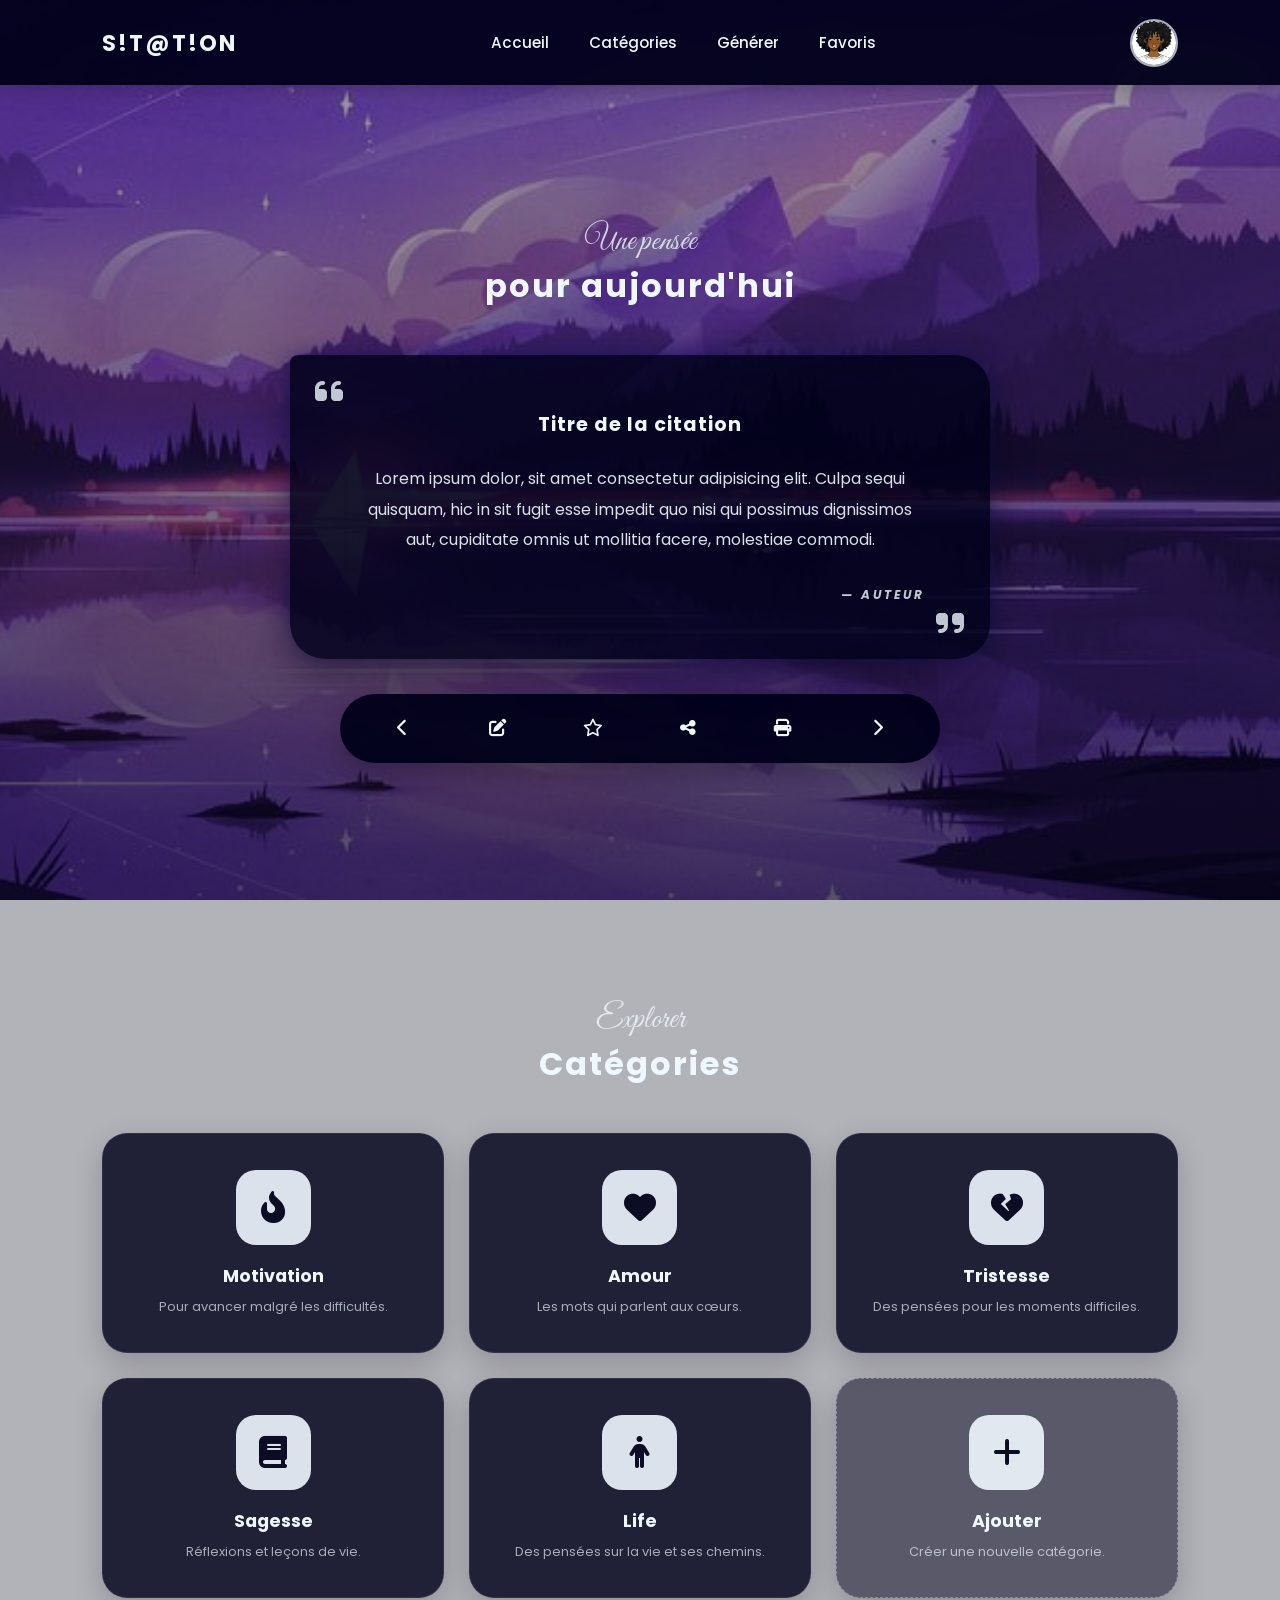
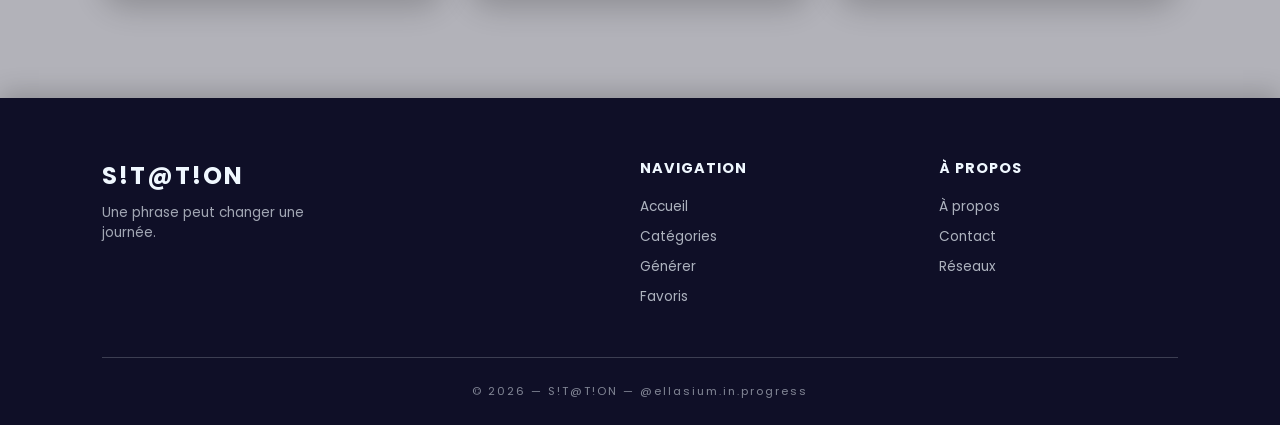
==== commit 4c682ffd: "modification de script.js" ====
--- a/index.html
+++ b/index.html
@@ -10,10 +10,11 @@
 
     <link href="https://fonts.googleapis.com/css2?family=Great+Vibes&family=Poppins:wght@400;500;600;700&display=swap" rel="stylesheet">
 
-    <link rel="stylesheet"
-        href="https://cdnjs.cloudflare.com/ajax/libs/font-awesome/6.7.2/css/all.min.css">
+    <link rel="stylesheet" href="https://cdnjs.cloudflare.com/ajax/libs/font-awesome/6.7.2/css/all.min.css">
 
     <link rel="stylesheet" href="style.css">
+
+    <script src="script.js"></script>
 
     <title>S!T@T!ON</title>
 </head>
--- a/style.css
+++ b/style.css
@@ -1,4 +1,3 @@
-
 /* =========================================================
    RESET
 ========================================================= */
